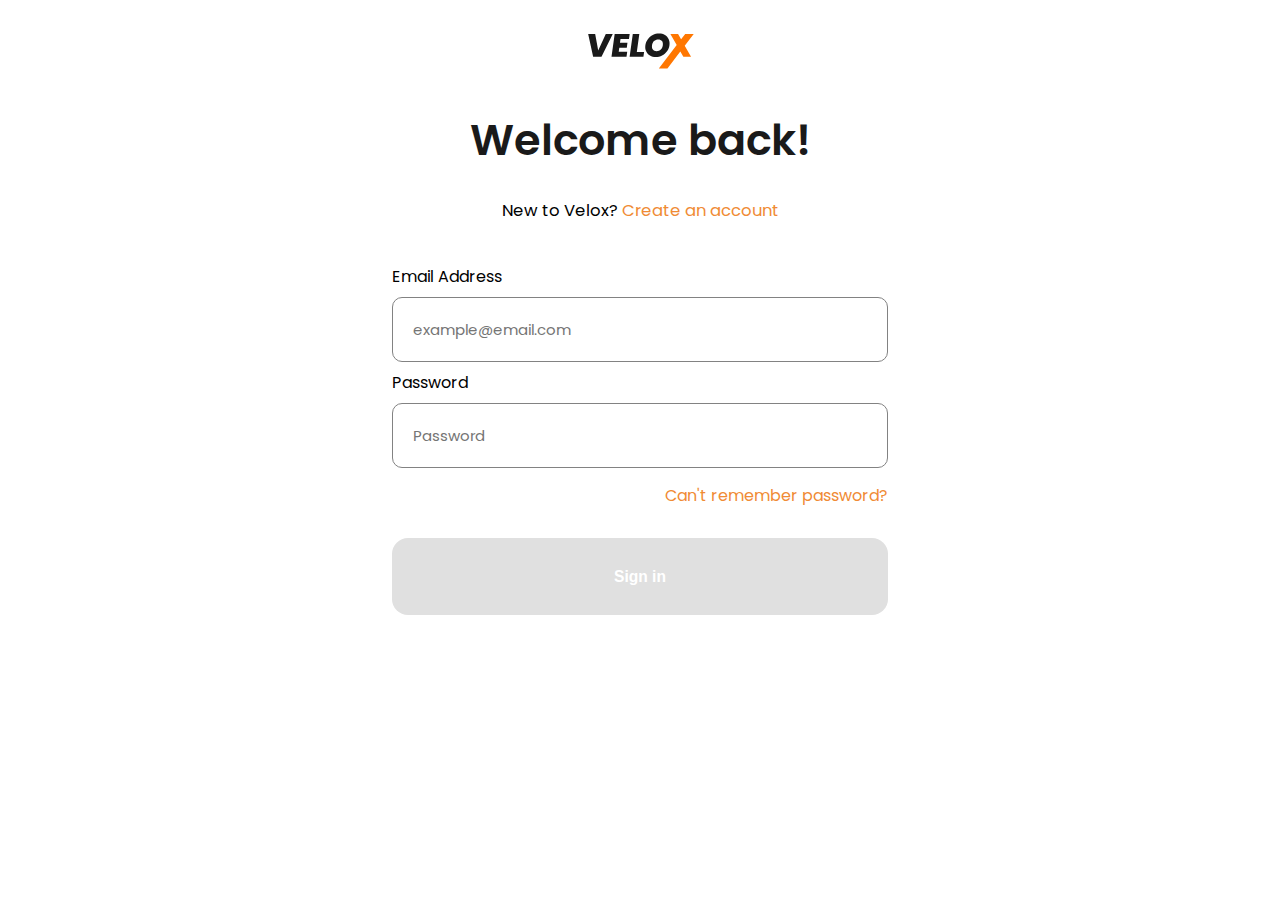
==== accounts/login/index.html @ 958a900a "first commit" ====
<!DOCTYPE html>
<html>


<!-- Mirrored from velox.com.ng/accounts/login/ by HTTrack Website Copier/3.x [XR&CO'2014], Fri, 05 Aug 2022 09:20:30 GMT -->
<!-- Added by HTTrack --><meta http-equiv="content-type" content="text/html;charset=utf-8" /><!-- /Added by HTTrack -->
<head>
	<META HTTP-EQUIV="PRAGMA" CONTENT="NO-CACHE">  
	<meta name="viewport" content="width=device-width, initial-scale=1, minimum-scale=1">
	<link rel="shortcut icon"href="../../static/favicon.ico">
	<link href="../../static/css/sign3d37.css?unique=" rel="stylesheet" />
	<link href="../../static/css/mycss3d37.css?unique=" rel="stylesheet" />
	<link href="https://fonts.googleapis.com/css?family=Poppins:normal,100,200,300,400,500,600" rel="stylesheet">
	<script src="../../static/js/jquery.min3d37.js?unique="></script>
	<link rel="stylesheet" href="../../../cdn.jsdelivr.net/npm/bootstrap-icons%401.3.0/font/bootstrap-icons.css" />
	<title>Login</title>
</head>

<body>

	 <div class="logo_tag" style="text-align: center;">
	 	<a href="../../index.html"><img src="../../static/Images/logo%20black.svg"></a>
	 </div>

    	<div id="msg1"><h2>Welcome back!</h2>


    		<p id="intro">
    		New to Velox?<a  href="../register/index.html" id="link1" style="text-decoration: none; color:#F08B35;"> <span id="customer">Create an account</span></a>	
    		</p>
    	</div>
    	
    	<div class="holder">
    		<form method = "POST">
    			<input type="hidden" name="csrfmiddlewaretoken" value="vSOGaN1CoZJ90WsgDfcNVx2ItGRgtx5X355TzFXb5gz4a590EwK7eV646kOgArs8">
    			
			 
			    
				    <!--Email Address Field-->
				      <label for="email" id="mail" style="color: black;">Email Address</label>

				      <input type="text" class="input100" placeholder="example@email.com" id="id_username" type="email" name="username" required>
				      
				      <div style="position:relative;">

				      	<!-- Password field-->
				      <label for="psw" id="pword" style="color: black;">Password</label>

				      <input class="psword" type="password" name="password" autocomplete="current-password" required id="id_password" placeholder="Password">

				      
				      	<i class="bi bi-eye-slash toggle-eye" id="togglePassword"></i>
            
            				<div class="indicator">
               					<span class="weak"></span>
              					 <span class="medium"></span>
               						<span class="strong"></span>
           					 </div>
            					<div class="text"></div>
                
			    	<!--Can't remember password-->

					    <div  class="remember-pwd" style="text-align: right; margin-bottom: 6%; margin-top: 7px;" >
					      <span class="psw"><a href="../password_reset/index.html" style="text-decoration: none; color: #F08B35;">Can't remember password?</a></span>
					    </div>

					  	<!-- Sign-in button -->
					      <button type="submit" id="sign_btn" onclick="submit()" value="Reset form"><h3>Sign in</h3></button>
			      	</div>
				
			</form>
			</div>
				 

<script >
const togglePassword = document.querySelector('#togglePassword');
const password = document.querySelector('#id_password');

togglePassword.addEventListener('click', function (e) {
    // toggle the type attribute
    const type = password.getAttribute('type') === 'password' ? 'text' : 'password';
    password.setAttribute('type', type);
    // toggle the eye / eye slash icon
    this.classList.toggle('bi-eye');
});



$("input[type='text'], input[type='password']").on("input", function () {    	
  canChangeColor();
});





function canChangeColor(){  
  	
  var can = true;  


  
  $("input[type='text'], input[type='password']").each(function(){
     if($(this).val()==''){
        can = false;
     }
  });
  
  if(can){
    $('#sign_btn').css({background:'#FF9940'})
  }else{
    $('#sign_btn').css({background:'#E0E0E0'})
  }

}
</script>
</body>


<!-- Mirrored from velox.com.ng/accounts/login/ by HTTrack Website Copier/3.x [XR&CO'2014], Fri, 05 Aug 2022 09:20:30 GMT -->
</html>
---- static/css/sign3d37.css ----
* {
    outline:none;
    -webkit-tap-highlight-color: transparent;
}


body{
font-family: 'Poppins', sans-serif;
font-size: 100%;
/*width: 100%;*/
height: 100%;
background: #FFFFFF;
position: relative;
top: 0px;
left: 0px;
/*overflow-x: hidden;*/
}


.errorlist
    {
        color: red;
        font-size: 9px;
        list-style: none;
margin: 0px;
text-align: left;
padding: 1px;
    }




.logo_tag {
    padding-top: 2%;
    width: 109.96px;
    height: 36px;
    margin: auto;
}



.logo_tag>img{
position: relative;
margin-left: 20%;
width: 100%;
height: 100%;
}

.logo_tag>a>img{
position: relative;
width: 100%;
height: 100%;
}



#msg1{
width: 100%;/*345px;*/
height: 65px;
margin-top: 50px !important;
margin:auto;
text-align: center;

}


#msg1>h2{
color: #1A1A1A;
font-family: Poppins;
font-style: normal;
font-weight: 600;
font-size: 43px;
line-height: 100%;
}


#togglePassword,#togglePassword2{
font-size: 22px;
}


#intro{
    font-family: Poppins;
    font-style: normal;
    font-weight: normal;
    font-size: 16.5px;
    text-align: center;
    /*line-height: 0px;*/
}

#intro-forgot{
font-family: Poppins;
font-style: normal;
font-weight: normal;
font-size: 16.5px;
text-align: left;
}


#confirmation-intro{
font-family: Poppins;
font-style: normal;
font-weight: normal;
font-size: 16.5px;
text-align: center
}

.holder{
width: 495.6px;
margin:auto;
margin-top:50px;
padding: 30px;
}

#holder{
max-width: 495.6px;
width: 100%;
margin:auto;
margin-top:50px;
padding: 30px;
}


.showBtn{
display: block;
color: rgb(0, 0, 0);
position: absolute;
right: 33%;
top: 69.5%;
transform: translateY(-50%);
font-size: 15px;
font-weight: 600;
cursor: pointer;
user-select: none;
}



.holder-form{
width: 720px;
margin:auto;
margin-top:50px;
padding: 30px;
text-align: center;
}




input[type=text],input[type=tel],input[type=password] {
  width: 100%;
  padding: 12px 20px;
  margin: 8px 0;
  display: inline-block;
  border: 1px solid #ccc;
  box-sizing: border-box;
  border-radius: 10px;
  border-color: #828282;
  font-size: 15px;
  font-family:Poppins, sans-serif;
  font-style: normal;
  height: 65px;
  -webkit-appearance : none;
}

input:focus{
  outline: none;
  border-color: #F08B35;
  border: 1px solid #F08B35;
}

/*input:optional {
  border-color: gray;
}
input:required:valid {
  border-color: green;
}
input:invalid {
  border-color: red;
}*/


button {
background-color: #E0E0E0;
color: white;
padding: 2px 35px;
margin: auto;/*8px 0;*/
border: none;
cursor: pointer;
border-radius:16px;
width: 495.6px;
height: 77px;
left: 435px;
top: 600px;
}

button:hover {
  opacity: 0.8;
  background-color: #F08B35;
}


.btn{
text-align: center;
top: 150px;
position: relative;
}


#our_terms_n_conditions{
    max-width: 485px;
    width: 100%;
    margin: auto;
}
---- static/css/mycss3d37.css ----
.pw-strength{
    width: 90%;
    height: 10px;
    background: #f1f3f4;
    border-radius: 30px;
    display: none;
}
.pw-strength .pw-strength-loader{
    display: block;
    width: 0%;
    height: 100%;
    background: red;
    border-radius: inherit;
}
.pw-strength .pw-strength-text{
    font-size: 10px;
    margin-top: -17px;
    position: absolute;
}




.toggle-eye{
right: 3%;
top: 20%;
position: absolute;
cursor: pointer;
font-weight: bolder;
display: block;

}

.toggle-eye-register{
right: 3%;
top: 50%;
position: absolute;
cursor: pointer;
font-weight: bolder;
display: block;
}


.toggle-eye-change-pwd{
right: 3%;
top: 24%;
position: absolute;
cursor: pointer;
font-weight: bolder;
display: block;
font-size: 22px;
}


#holder-form{
  width: 55%;
  margin: 5em auto;
}


#col-1{
float: left;
width: 350px;
text-align: left;
position: relative;
height: 85px;
}

#col-2{
float: right;
top: -3px;
position: relative;
width: 350px;
text-align: left;
height: 85px;
}


form .showBtn{
color: rgb(0, 0, 0);
right: 3%;
top: 60%;
position: absolute;
cursor: pointer;
font-weight: bolder;
display: block;"
}

.form-group-1::after, .form-group-2::after,.form-group-3::after{
    display: table;
    content: "";
    clear: both;
    margin-bottom: 40px;
}

.form-group-1, .form-group-2, .form-group-3{
    margin-bottom: 20px;
}

.form-control-1:focus, .form-group-3 input[type="password"]:focus,
.form-group-3 input[type="text"]:focus {
    border:1px solid #F08B35; /*solid 2px #f0f0f0;*/
    box-shadow: 0 0 5px #f0f0f0;
}

.form-group-3 i {
    margin-left: -30px;
    cursor: pointer;
}


.form-group i {
    margin-left: -30px;
    cursor: pointer;
}


.password-field{
margin-bottom: 34px;
}


.form-group input[type="password"]:focus,
.form-group input[type="text"]:focus {
    border: 1px solid #F08B35;
    box-shadow: 0 0 5px #f0f0f0;
}

#big{
    margin-bottom: 20px;
margin-top: 35px;
}

/*form .showBtn{
  position: absolute;
  right: 33%;
  top: 69.5%;
  transform: translateY(-50%);
  font-size: 15px;
  font-weight: 600;
  cursor: pointer;
  user-select: none;

}*/

form .indicator{
  height: 10px;
  margin: 10px 0 25px;
  display: flex;
  align-items: center;
  justify-content: space-between;
  display: none;
}

form .indicator span{
  position: relative;
  height: 100%;
  width: 100%;
  background: lightgrey;
  border-radius: 5px;
}

form .indicator span:nth-child(2){
  margin: 0 3px;
}

form .indicator span.active:before{
  position: absolute;
  content: '';
  top: 0;
  left: 0;
  height: 100%;
  width: 100%;
  border-radius: 5px;
}

.indicator span.weak:before{
  background-color: #ff4757;
}

.indicator span.medium:before{
  background-color: orange;
}

.indicator span.strong:before{
  background-color: #23ad5c;
}

form .text{
  font-size: 15px;
  font-weight: 500;
  display: none;
  margin-bottom: -10px;
}

form .text.weak{
  color: #ff4757;
}

form .text.medium{
  color: orange;
}

form .text.strong{
  color: #23ad5c;
}

/*change pass*/
form .container{
position: relative;
margin-bottom: 35px;
}


@media screen and (max-width: 700px) {

.holder-form{
width: 350px;
margin-top: 0px;
font-size: 14px;
}

}


@media screen and (max-width: 620px) {

.logo_tag {
    padding-top: 14%;
width: 74.25px;
height: 24px;
}


.logo_tag>img{
width: 100%;
height: 100%;
}

/*form .showBtn{
  position: absolute;
  right: 16%;
  top: 73.5%;
}*/

#msg1>h2{
font-size: 30px;
}


#confirmation-intro{ 
line-height: 21px;
font-size: 14.5px;
}



#intro {
    font-size: 14px;
}


.toggle-eye-register {
    right: 5%;
    top: 47%;
}


#intro-forgot{
font-size: 14px;
}


/*.change-pwd{
    position: relative;
    top: -40px;
}*/


label {
    font-family: Poppins;
    font-style: normal;
    font-weight: normal;
    font-size: 14px;
    line-height: 135%;
}



button {
    width: 100%;
    height: 55px;
    border-radius: 12px;
}


input[type="text"], input[type="tel"], input[type="password"] {

height: 55px;
border-radius: 12px;
}

.btn {
    top: 80px;
}

button:hover {
  opacity: 0.8;
  background-color: #FF851E;
}


.holder {
    max-width: 354px;
    width: 100%;
    margin: auto;
        margin-top: auto;
    margin-top: 20px;
    padding: 30px;
    text-align: left;
    font-size: 14px;
}

#msg1 #msg1-forgot {
    text-align: left;
    font-size: 14px;
}

#holder {
width: 100%;
padding: 0;
max-width: 354px;
}

#col-2 {
top: -3px;
float: none;
position: relative;
width: 100%;
text-align: left;
}


#col-1 {
float: none;
width: 100%;
text-align: left;
position: relative;
}

.coll{
margin-top: 30px;
margin-bottom: 0px;
}


.holder-form {
    max-width: 354px;
    width: 100%;
    margin-top: 0px;
    font-size: 14px;
}

.form-group{
text-align: justify;
position: relative;
}

#big{
/*width: 300px;*/
}


/*.showBtns{
    right: 3%;
    top: 50%;
    position: absolute;
    cursor: pointer;
    font-weight: bolder;
}*/
}


@media screen and (max-width: 620px){
.form-group-1::after, .form-group-2::after, .form-group-3::after {
    margin-bottom: -7px;
}

}

@media screen and (max-width: 520px) {
.holder{
    padding: 3%
}
}

@media screen and (max-width: 490px) {


/*.holder{
position: relative;
left: -8px;
}*/

#msg1 {
    position: relative;
    /*left: -13px;*/
    width: 95%;
    margin-top: 0px;
}




.holder-form {
    padding: 20px;
    margin-left: 4px;
}


.holder-holder{
margin-top: 100px !important;
}

.confirm-hold{
margin-top: 137px !important; 
}


.invalid-confirm{
    margin-top: 120px !important;
}

.email_tag>a>img,.email_tag>img{
width: 73px;
height: 73px;
}


#intro {
    font-size: 12px;
}


#intro-forgot {
    margin-bottom: 32px;
}


.toggle-eye {
    right: 6%;
}

.btn {
    text-align: center;
top: 26px;
position: relative;
/*padding: 17px;*/
}


.change_done{
    top: 53px;
}

button {
    height: 55px;
}

#msg1 > h2 {
    font-size: 24px;
    line-height: 115%;
}


#confirmation-intro {
    font-size: 12px;
    line-height: 135%;
}



button>h3{
font-family: Poppins;
font-style: normal;
font-weight: 500;
font-size: 16px;
}

#holder {
    /*margin-top: 82px;*/
    width: 89%;
    padding-left: 5px;
}


input[type="text"], input[type="tel"], input[type="password"] {
height: 55px;
width: 100%;
}


#change-pwd-btn{
/*width: 95%;*/
}



}


@media screen and (max-width: 390px){

.holder-form, .holder {
    width: 80%;
    margin-top: 1px;
}


.holder-form{
margin-top: -19px;
width: 87%;
}



.holder {
    width: 90%;
    padding: 3%;
}


}


@media screen and (max-width: 360px) {

.btn {
    top: 62px;
}

.confirmation-reset{
    top: 72px;
}


}

@media screen and (max-width: 345px){
#our_terms_n_conditions {
    max-width: 216px;
}

}


@media screen and (max-width: 342px){

#confirmation-intro {
    font-size: 10px;
}

#intro {
    font-size: 10px;
}


}


@media screen and (max-width: 330px){

.btn {
    top: 64px;
}



#msg1 > h2 {
    font-size: 25px;
}


#id_referred_by{
left: -22px;
position: relative;
}


.form-group{
left: -30px;
}

.email_tag{
}


.change-pwd-form{
width: 338px;
left: -25px;
}

.toggle-eye-change-pwd {
    right: 21%;
}

#confirmation-intro {
    font-size: 10px;
}


}
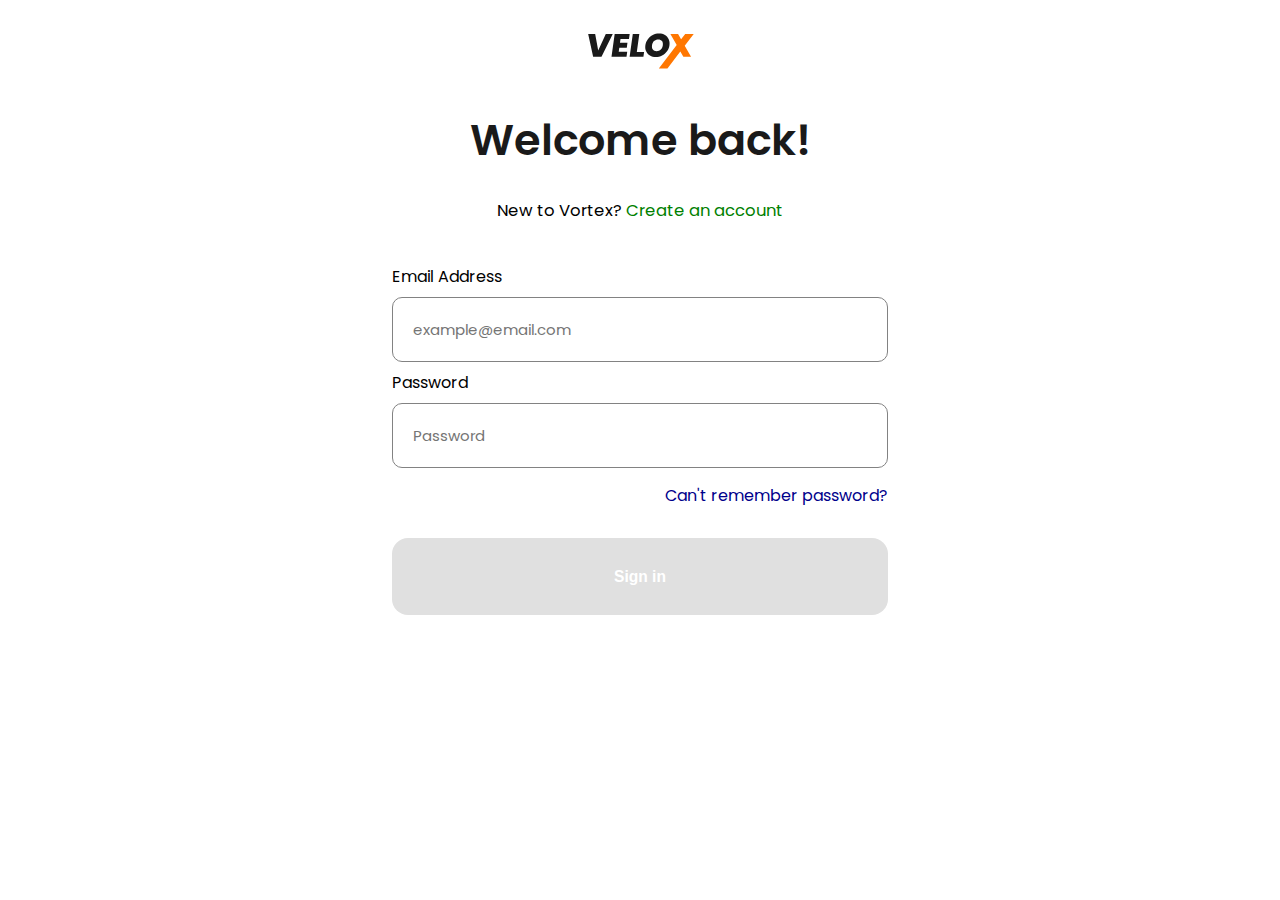
==== commit 0f2818af: "some changes" ====
--- a/accounts/login/index.html
+++ b/accounts/login/index.html
@@ -1,14 +1,15 @@
-
 <!DOCTYPE html>
 <html>
 
 
 <!-- Mirrored from velox.com.ng/accounts/login/ by HTTrack Website Copier/3.x [XR&CO'2014], Fri, 05 Aug 2022 09:20:30 GMT -->
-<!-- Added by HTTrack --><meta http-equiv="content-type" content="text/html;charset=utf-8" /><!-- /Added by HTTrack -->
+<!-- Added by HTTrack -->
+<meta http-equiv="content-type" content="text/html;charset=utf-8" /><!-- /Added by HTTrack -->
+
 <head>
-	<META HTTP-EQUIV="PRAGMA" CONTENT="NO-CACHE">  
+	<META HTTP-EQUIV="PRAGMA" CONTENT="NO-CACHE">
 	<meta name="viewport" content="width=device-width, initial-scale=1, minimum-scale=1">
-	<link rel="shortcut icon"href="../../static/favicon.ico">
+	<link rel="shortcut icon" href="../../static/favicon.ico">
 	<link href="../../static/css/sign3d37.css?unique=" rel="stylesheet" />
 	<link href="../../static/css/mycss3d37.css?unique=" rel="stylesheet" />
 	<link href="https://fonts.googleapis.com/css?family=Poppins:normal,100,200,300,400,500,600" rel="stylesheet">
@@ -19,104 +20,113 @@
 
 <body>
 
-	 <div class="logo_tag" style="text-align: center;">
-	 	<a href="../../index.html"><img src="../../static/Images/logo%20black.svg"></a>
-	 </div>
+	<div class="logo_tag" style="text-align: center;">
+		<a href="../../index.html"><img src="../../static/Images/logo%20black.svg"></a>
+	</div>
 
-    	<div id="msg1"><h2>Welcome back!</h2>
+	<div id="msg1">
+		<h2>Welcome back!</h2>
 
 
-    		<p id="intro">
-    		New to Velox?<a  href="../register/index.html" id="link1" style="text-decoration: none; color:#F08B35;"> <span id="customer">Create an account</span></a>	
-    		</p>
-    	</div>
-    	
-    	<div class="holder">
-    		<form method = "POST">
-    			<input type="hidden" name="csrfmiddlewaretoken" value="vSOGaN1CoZJ90WsgDfcNVx2ItGRgtx5X355TzFXb5gz4a590EwK7eV646kOgArs8">
-    			
-			 
-			    
-				    <!--Email Address Field-->
-				      <label for="email" id="mail" style="color: black;">Email Address</label>
+		<p id="intro">
+			New to Vortex?<a href="../register/index.html" id="link1" style="text-decoration: none; color:steelblue;">
+				<span id="customer" style="color: green !important;;">Create an account</span></a>
+		</p>
+	</div>
 
-				      <input type="text" class="input100" placeholder="example@email.com" id="id_username" type="email" name="username" required>
-				      
-				      <div style="position:relative;">
-
-				      	<!-- Password field-->
-				      <label for="psw" id="pword" style="color: black;">Password</label>
-
-				      <input class="psword" type="password" name="password" autocomplete="current-password" required id="id_password" placeholder="Password">
-
-				      
-				      	<i class="bi bi-eye-slash toggle-eye" id="togglePassword"></i>
-            
-            				<div class="indicator">
-               					<span class="weak"></span>
-              					 <span class="medium"></span>
-               						<span class="strong"></span>
-           					 </div>
-            					<div class="text"></div>
-                
-			    	<!--Can't remember password-->
-
-					    <div  class="remember-pwd" style="text-align: right; margin-bottom: 6%; margin-top: 7px;" >
-					      <span class="psw"><a href="../password_reset/index.html" style="text-decoration: none; color: #F08B35;">Can't remember password?</a></span>
-					    </div>
-
-					  	<!-- Sign-in button -->
-					      <button type="submit" id="sign_btn" onclick="submit()" value="Reset form"><h3>Sign in</h3></button>
-			      	</div>
-				
-			</form>
-			</div>
-				 
-
-<script >
-const togglePassword = document.querySelector('#togglePassword');
-const password = document.querySelector('#id_password');
-
-togglePassword.addEventListener('click', function (e) {
-    // toggle the type attribute
-    const type = password.getAttribute('type') === 'password' ? 'text' : 'password';
-    password.setAttribute('type', type);
-    // toggle the eye / eye slash icon
-    this.classList.toggle('bi-eye');
-});
+	<div class="holder">
+		<form method="POST">
+			<input type="hidden" name="csrfmiddlewaretoken"
+				value="vSOGaN1CoZJ90WsgDfcNVx2ItGRgtx5X355TzFXb5gz4a590EwK7eV646kOgArs8">
 
 
 
-$("input[type='text'], input[type='password']").on("input", function () {    	
-  canChangeColor();
-});
+			<!--Email Address Field-->
+			<label for="email" id="mail" style="color: black;">Email Address</label>
+
+			<input type="text" class="input100" placeholder="example@email.com" id="id_username" type="email"
+				name="username" required>
+
+			<div style="position:relative;">
+
+				<!-- Password field-->
+				<label for="psw" id="pword" style="color: black;">Password</label>
+
+				<input class="psword" type="password" name="password" autocomplete="current-password" required
+					id="id_password" placeholder="Password">
+
+
+				<i class="bi bi-eye-slash toggle-eye" id="togglePassword"></i>
+
+				<div class="indicator">
+					<span class="weak"></span>
+					<span class="medium"></span>
+					<span class="strong"></span>
+				</div>
+				<div class="text"></div>
+
+				<!--Can't remember password-->
+
+				<div class="remember-pwd" style="text-align: right; margin-bottom: 6%; margin-top: 7px;">
+					<span class="psw"><a href="../password_reset/index.html"
+							style="text-decoration: none; color: darkblue;">Can't remember password?</a></span>
+				</div>
+
+				<!-- Sign-in button -->
+				<button type="submit" id="sign_btn" onclick="submit()" value="Reset form">
+					<h3>Sign in</h3>
+				</button>
+			</div>
+
+		</form>
+	</div>
+
+
+	<script>
+		const togglePassword = document.querySelector('#togglePassword');
+		const password = document.querySelector('#id_password');
+
+		togglePassword.addEventListener('click', function (e) {
+			// toggle the type attribute
+			const type = password.getAttribute('type') === 'password' ? 'text' : 'password';
+			password.setAttribute('type', type);
+			// toggle the eye / eye slash icon
+			this.classList.toggle('bi-eye');
+		});
+
+
+
+		$("input[type='text'], input[type='password']").on("input", function () {
+			canChangeColor();
+		});
 
 
 
 
 
-function canChangeColor(){  
-  	
-  var can = true;  
+		function canChangeColor() {
+
+			var can = true;
 
 
-  
-  $("input[type='text'], input[type='password']").each(function(){
-     if($(this).val()==''){
-        can = false;
-     }
-  });
-  
-  if(can){
-    $('#sign_btn').css({background:'#FF9940'})
-  }else{
-    $('#sign_btn').css({background:'#E0E0E0'})
-  }
 
-}
-</script>
+			$("input[type='text'], input[type='password']").each(function () {
+				if ($(this).val() == '') {
+					can = false;
+				}
+			});
+
+			if (can) {
+				$('#sign_btn').css({ background: '#FF9940' })
+			} else {
+				$('#sign_btn').css({ background: '#E0E0E0' })
+			}
+
+		}
+	</script>
 </body>
 
 
 <!-- Mirrored from velox.com.ng/accounts/login/ by HTTrack Website Copier/3.x [XR&CO'2014], Fri, 05 Aug 2022 09:20:30 GMT -->
+
 </html>--- a/static/css/sign3d37.css
+++ b/static/css/sign3d37.css
@@ -1,153 +1,153 @@
 * {
-    outline:none;
-    -webkit-tap-highlight-color: transparent;
-}
-
-
-body{
-font-family: 'Poppins', sans-serif;
-font-size: 100%;
-/*width: 100%;*/
-height: 100%;
-background: #FFFFFF;
-position: relative;
-top: 0px;
-left: 0px;
-/*overflow-x: hidden;*/
-}
-
-
-.errorlist
-    {
-        color: red;
-        font-size: 9px;
-        list-style: none;
-margin: 0px;
-text-align: left;
-padding: 1px;
-    }
+  outline: none;
+  -webkit-tap-highlight-color: transparent;
+}
+
+
+body {
+  font-family: 'Poppins', sans-serif;
+  font-size: 100%;
+  /*width: 100%;*/
+  height: 100%;
+  background: #FFFFFF;
+  position: relative;
+  top: 0px;
+  left: 0px;
+  /*overflow-x: hidden;*/
+}
+
+
+.errorlist {
+  color: red;
+  font-size: 9px;
+  list-style: none;
+  margin: 0px;
+  text-align: left;
+  padding: 1px;
+}
 
 
 
 
 .logo_tag {
-    padding-top: 2%;
-    width: 109.96px;
-    height: 36px;
-    margin: auto;
-}
-
-
-
-.logo_tag>img{
-position: relative;
-margin-left: 20%;
-width: 100%;
-height: 100%;
-}
-
-.logo_tag>a>img{
-position: relative;
-width: 100%;
-height: 100%;
-}
-
-
-
-#msg1{
-width: 100%;/*345px;*/
-height: 65px;
-margin-top: 50px !important;
-margin:auto;
-text-align: center;
-
-}
-
-
-#msg1>h2{
-color: #1A1A1A;
-font-family: Poppins;
-font-style: normal;
-font-weight: 600;
-font-size: 43px;
-line-height: 100%;
-}
-
-
-#togglePassword,#togglePassword2{
-font-size: 22px;
-}
-
-
-#intro{
-    font-family: Poppins;
-    font-style: normal;
-    font-weight: normal;
-    font-size: 16.5px;
-    text-align: center;
-    /*line-height: 0px;*/
-}
-
-#intro-forgot{
-font-family: Poppins;
-font-style: normal;
-font-weight: normal;
-font-size: 16.5px;
-text-align: left;
-}
-
-
-#confirmation-intro{
-font-family: Poppins;
-font-style: normal;
-font-weight: normal;
-font-size: 16.5px;
-text-align: center
-}
-
-.holder{
-width: 495.6px;
-margin:auto;
-margin-top:50px;
-padding: 30px;
-}
-
-#holder{
-max-width: 495.6px;
-width: 100%;
-margin:auto;
-margin-top:50px;
-padding: 30px;
-}
-
-
-.showBtn{
-display: block;
-color: rgb(0, 0, 0);
-position: absolute;
-right: 33%;
-top: 69.5%;
-transform: translateY(-50%);
-font-size: 15px;
-font-weight: 600;
-cursor: pointer;
-user-select: none;
-}
-
-
-
-.holder-form{
-width: 720px;
-margin:auto;
-margin-top:50px;
-padding: 30px;
-text-align: center;
-}
-
-
-
-
-input[type=text],input[type=tel],input[type=password] {
+  padding-top: 2%;
+  width: 109.96px;
+  height: 36px;
+  margin: auto;
+}
+
+
+
+.logo_tag>img {
+  position: relative;
+  margin-left: 20%;
+  width: 100%;
+  height: 100%;
+}
+
+.logo_tag>a>img {
+  position: relative;
+  width: 100%;
+  height: 100%;
+}
+
+
+
+#msg1 {
+  width: 100%;
+  /*345px;*/
+  height: 65px;
+  margin-top: 50px !important;
+  margin: auto;
+  text-align: center;
+
+}
+
+
+#msg1>h2 {
+  color: #1A1A1A;
+  font-family: Poppins;
+  font-style: normal;
+  font-weight: 600;
+  font-size: 43px;
+  line-height: 100%;
+}
+
+
+#togglePassword, #togglePassword2 {
+  font-size: 22px;
+}
+
+
+#intro {
+  font-family: Poppins;
+  font-style: normal;
+  font-weight: normal;
+  font-size: 16.5px;
+  text-align: center;
+  /*line-height: 0px;*/
+}
+
+#intro-forgot {
+  font-family: Poppins;
+  font-style: normal;
+  font-weight: normal;
+  font-size: 16.5px;
+  text-align: left;
+}
+
+
+#confirmation-intro {
+  font-family: Poppins;
+  font-style: normal;
+  font-weight: normal;
+  font-size: 16.5px;
+  text-align: center
+}
+
+.holder {
+  width: 495.6px;
+  margin: auto;
+  margin-top: 50px;
+  padding: 30px;
+}
+
+#holder {
+  max-width: 495.6px;
+  width: 100%;
+  margin: auto;
+  margin-top: 50px;
+  padding: 30px;
+}
+
+
+.showBtn {
+  display: block;
+  color: rgb(0, 0, 0);
+  position: absolute;
+  right: 33%;
+  top: 69.5%;
+  transform: translateY(-50%);
+  font-size: 15px;
+  font-weight: 600;
+  cursor: pointer;
+  user-select: none;
+}
+
+
+
+.holder-form {
+  width: 720px;
+  margin: auto;
+  margin-top: 50px;
+  padding: 30px;
+  text-align: center;
+}
+
+
+
+
+input[type=text], input[type=tel], input[type=password] {
   width: 100%;
   padding: 12px 20px;
   margin: 8px 0;
@@ -157,16 +157,16 @@
   border-radius: 10px;
   border-color: #828282;
   font-size: 15px;
-  font-family:Poppins, sans-serif;
+  font-family: Poppins, sans-serif;
   font-style: normal;
   height: 65px;
-  -webkit-appearance : none;
-}
-
-input:focus{
+  -webkit-appearance: none;
+}
+
+input:focus {
   outline: none;
-  border-color: #F08B35;
-  border: 1px solid #F08B35;
+  border-color: darkblue;
+  border: 1px solid darkblue;
 }
 
 /*input:optional {
@@ -181,17 +181,18 @@
 
 
 button {
-background-color: #E0E0E0;
-color: white;
-padding: 2px 35px;
-margin: auto;/*8px 0;*/
-border: none;
-cursor: pointer;
-border-radius:16px;
-width: 495.6px;
-height: 77px;
-left: 435px;
-top: 600px;
+  background-color: #E0E0E0;
+  color: white;
+  padding: 2px 35px;
+  margin: auto;
+  /*8px 0;*/
+  border: none;
+  cursor: pointer;
+  border-radius: 16px;
+  width: 495.6px;
+  height: 77px;
+  left: 435px;
+  top: 600px;
 }
 
 button:hover {
@@ -200,15 +201,15 @@
 }
 
 
-.btn{
-text-align: center;
-top: 150px;
-position: relative;
-}
-
-
-#our_terms_n_conditions{
-    max-width: 485px;
-    width: 100%;
-    margin: auto;
+.btn {
+  text-align: center;
+  top: 150px;
+  position: relative;
+}
+
+
+#our_terms_n_conditions {
+  max-width: 485px;
+  width: 100%;
+  margin: auto;
 }